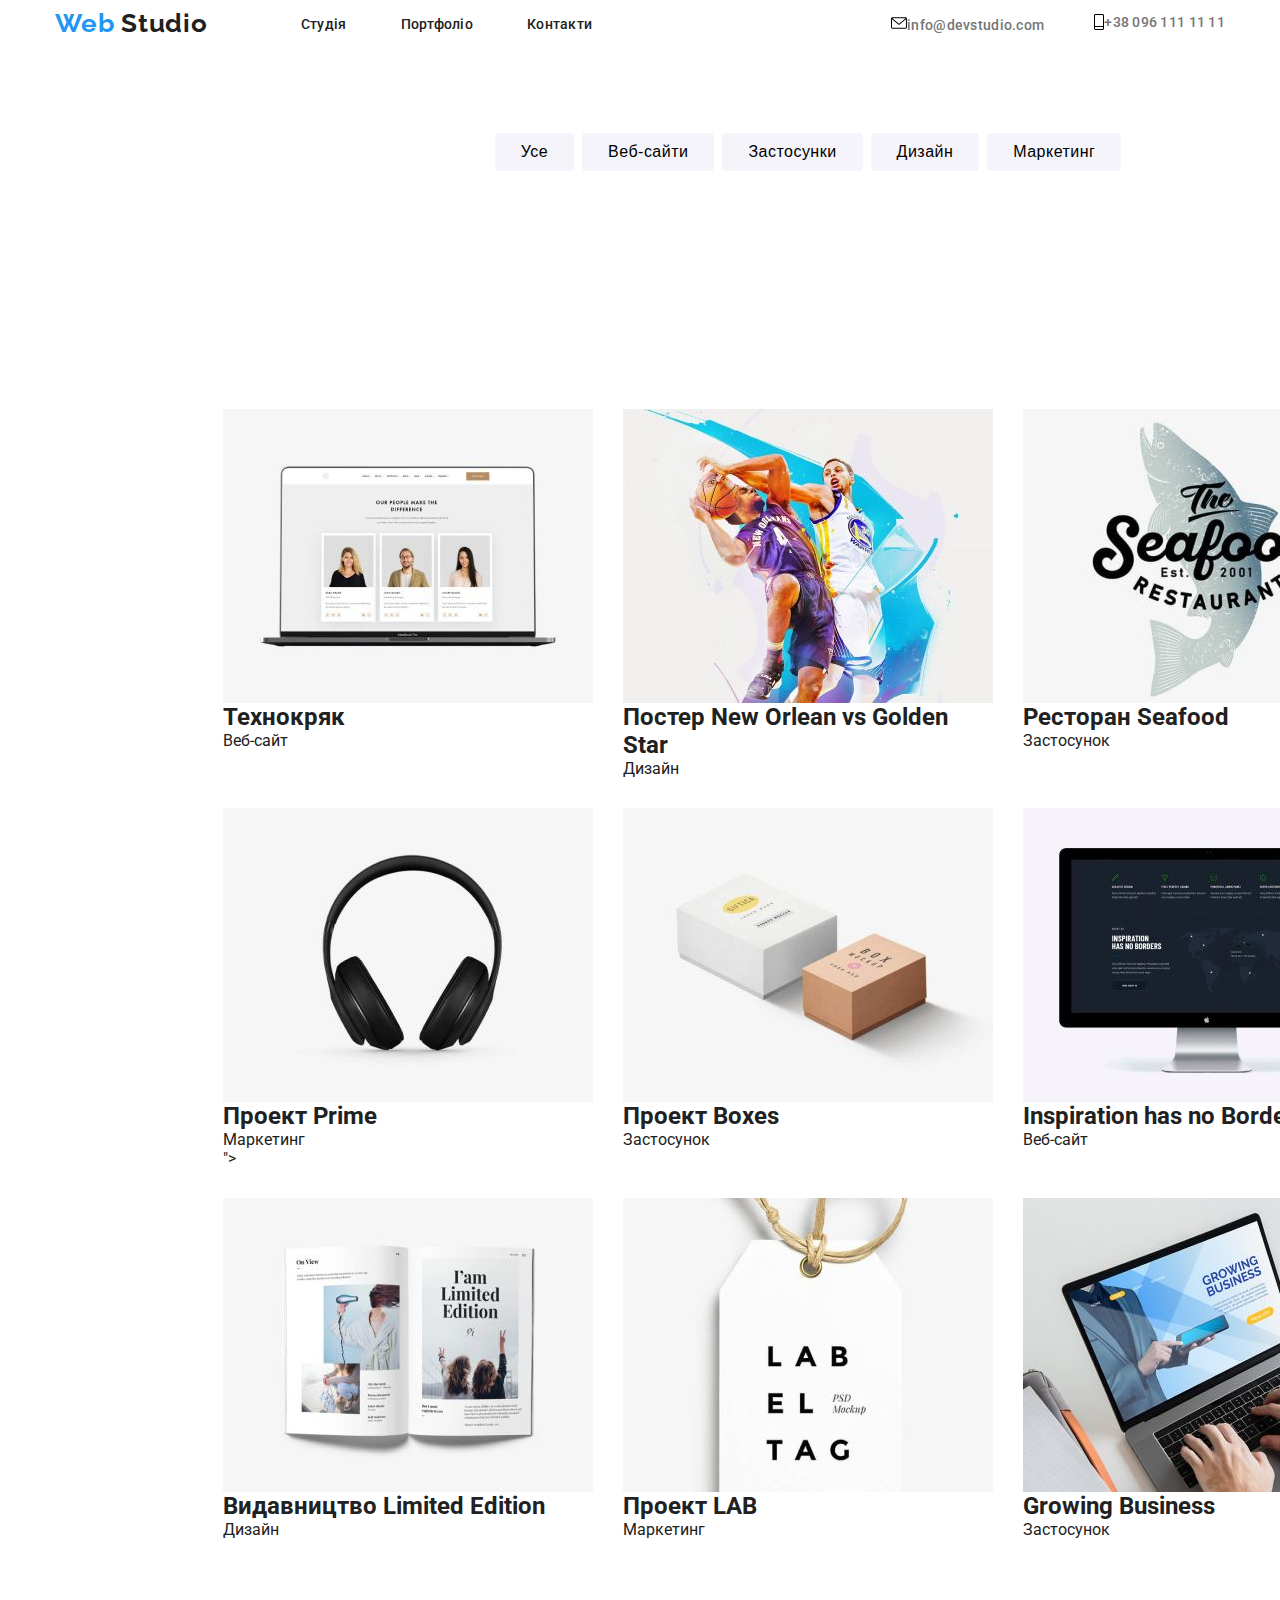
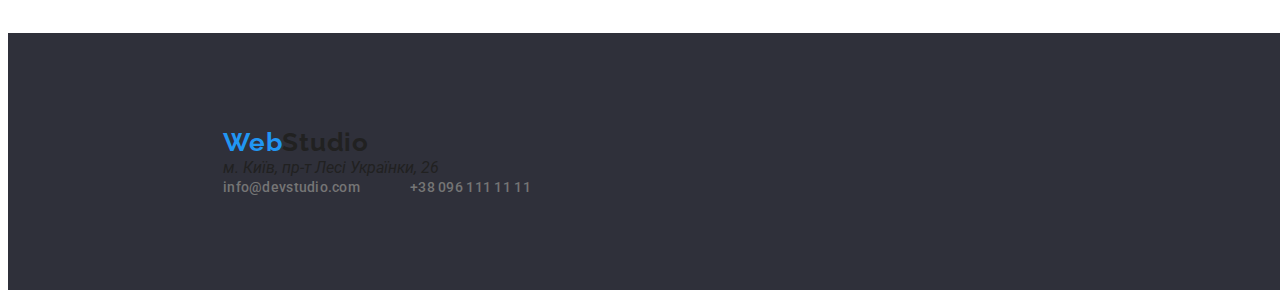
==== portfolio.html @ 2bfb1c42 "перекладає код" ====
<!DOCTYPE html>
<html lang="en">
<head>
    <meta charset="UTF-8">
    <meta http-equiv="X-UA-Compatible" content="IE=edge">
    <meta name="viewport" content="width=device-width, initial-scale=1.0">
    <link rel="preconnect" href="https://fonts.googleapis.com">
    <link rel="preconnect" href="https://fonts.gstatic.com" crossorigin>
    <link href="https://fonts.googleapis.com/css2?family=Raleway:wght@700&family=Roboto:wght@400;500;700&display=swap" rel="stylesheet">
    <link rel="stylesheet" href="./css/main.min.css"> 
    <title>Portfolio</title>
</head>
<body>
    <!-- Шапка -->
    <head class="section header">
        <div class="container nav">
         <a class="logo" href="./"><span>Web</span> Studio</a>
         <nav>
            <ul class="nav-list">
             <li class="nav-item">
                 <a class="nav-link" href="./">Студія</a>
             </li>
             <li class="nav-item">
                 <a class="nav-link" href="./portfolio.html">Портфоліо</a>
             </li>
             <li class="nav-item">
                 <a class="nav-link" href="./">Контакти</a>
             </li>
            </ul>
         </nav>
         <ul  class="contacts-list">
             <li class="contact-item">
                 <a class="contact-link" href="">
                    <svg width="16" height="12" class="svg-icon">
                        <use href="./images/symbol-defs.svg#icon-email"></use>
                    </svg>
                    info@devstudio.com</a>
             </li>
             <li class="contact-item">
                 <a class="contact-link" href="">
                    <svg width="10" height="16" class="svg-icon">
                        <use href="./images/symbol-defs.svg#icon-phone"></use>
                    </svg>
                    +38 096 111 11 11</a>
             </li>
         </ul>
    
     
        </div>
     </head>
    <!-- Основне -->
  <main>
    <section>
        <div class="container">
            <ul class="filter">
                <li class="filter-item"> <button type="button" class="filter-btn">Усе</button></li>
                <li class="filter-item"><button type="button"  class="filter-btn">Веб-сайти</button></li> 
                <li class="filter-item"> <button type="button" class="filter-btn">Застосунки</button></li> 
                <li class="filter-item"> <button type="button" class="filter-btn">Дизайн</button></li>
                <li class="filter-item"> <button type="button" class="filter-btn">Маркетинг</button></li>
             </ul>
        </div>
        
       
    </section>
    <section>
        <div class="container">
        <ul class="examples">
        <li class="examples-link">
          <a href="">
           <div class="thumb">
            <img src="./images/Portfolio/notebook.jpg" alt="">
            <div class="overlay">
            <p class="overlay-text">
                Технокрик це сучасний майданчик поширення коронавірусу. 
Компанії використовують цю платформу для цифрового шпигунства та атак на захищені сервери конкурентів.
            </p>
            </div>
           </div>
           
            <h2>Технокряк</h2>
            <p >Веб-сайт</p>
          </a>
            
          
        </li>
        <li class="examples-link">
           <a href="">
             <img src="./images/Portfolio/basketball.jpg" alt="photo">
             <h2>Постер New Orlean vs Golden Star</h2>
             <p>Дизайн</p>
            </a>
           
        </li>
        <li class="examples-link">
        <a href=""> 
            <img src="./images/Portfolio/fish.jpg" alt="photo">
            <h2>Ресторан Seafood</h2>
            <p>Застосунок</p>
        </a>
           
        </li>        
        <li class="examples-link">
           <a href="">
           <img src="./images/Portfolio/headphones.jpg" alt="photo">
           <h2>Проект Prime</h2>
           <p>Маркетинг</p>"></a>
        </li> 
        <li class="examples-link">
    <a href="">
        <img src="./images/Portfolio/box.jpg" alt="photo">
        <h2>Проект Boxes</h2>
        <p>Застосунок</p>
    </a>
        </li>
        <li class="examples-link">
            <a href="">
                <img src="./images/Portfolio/laptop.jpg" alt="photo">
            <h2>Inspiration has no Borders</h2>
            <p>Веб-сайт</p>
            </a>
        </li>
        <li class="examples-link">
           <a href="">
            <img src="./images/Portfolio/book.jpg" alt="photo">
           <h2> Видавництво Limited Edition</h2>
            <p>Дизайн</p>
           </a>
        </li>
        <li class="examples-link">
            <a href="">
                <img src="./images/Portfolio/sale.jpg" alt="photo">
            <h2>Проект LAB</h2>
            <p>Маркетинг</p>
            </a>
        </li>
        <li class="examples-link">
            <a href="">
                <img src="./images/Portfolio/laptop2.jpg" alt="photo">
            <h2>Growing Business</h2>
            <p>Застосунок</p>
            </a>
        </li>
    </ul>
</div>
        
    </section>
  </main>
  <!-- Футер -->
  <footer class="section footer">
    <div class="container footer-items">
        <div class="footer-contacts">
        <a class="logo" href="./"><span>Web</span>Studio</a>
    <address>м. Київ, пр-т Лесі Українки, 26</address>
    <ul class="contacts-list">    
        <li class="contact-item">
            <a class="contact-link" href="mail:info@devstudio.com">info@devstudio.com</a>
        </li>
        <li class="contact-item">
            <a class="contact-link" href="tel:+380961111111">+38 096 111 11 11</a>
        </li>
    </ul>
        </div>

</body>
</html>
---- css/main.min.css ----
:root{--accent-color: #2196F3;--primary-text-color: #212121;--secondary-text-color:#757575;--thirdly-text-color: #FFFFFF;--background-color:#2F303A;--svg:#AFB1B8;--card-border-line: #EEEEEE}body{font-family:"Roboto",sans-serif;color:var(--primary-text-color)}*,*::before,*::after{-webkit-box-sizing:border-box;box-sizing:border-box}h1,h2,h3,p,ul{padding:0;margin:0}a{text-decoration:none;margin:0;padding:0;color:var(--primary-text-color)}ul{list-style:none}img{display:block;max-width:100%;height:auto}.section,.hero,.header{width:1600px;padding-top:94px;padding-bottom:94px}.container,.nav{width:1200px;padding-left:15px;padding-right:15px;margin-left:auto;margin-right:auto}title{margin-bottom:50px;font-weight:700;font-size:36px;line-height:42px;text-align:center;letter-spacing:.03em}.header{padding-top:24px;padding-bottom:25px}.nav{display:-webkit-box;display:-ms-flexbox;display:flex;-webkit-box-align:center;-ms-flex-align:center;align-items:center}.logo{font-family:"Raleway";font-style:normal;font-weight:700;font-size:26px;line-height:31px;letter-spacing:.03em;color:#212121}.logo span{color:var(--accent-color)}nav{margin-left:93px}.nav-list{display:-webkit-box;display:-ms-flexbox;display:flex}.nav-item:not(:first-child){margin-left:54px}.nav-link,.contact-link{font-style:normal;font-weight:500;font-size:14px;line-height:16px;letter-spacing:.02em;color:var(--primary-text-color);-webkit-transition:color 250ms cubic-bezier(0.4, 0, 0.2, 1) 250ms;transition:color 250ms cubic-bezier(0.4, 0, 0.2, 1) 250ms}.svg-icon{border-right:10px}.nav-link:hover,.nav-link:focus{color:var(--accent-color)}.contacts-list{display:-webkit-box;display:-ms-flexbox;display:flex;margin-left:auto}.contact-item:not(:first-child){margin-left:50px}.contact-link{color:var(--secondary-text-color);display:-webkit-inline-box;display:-ms-inline-flexbox;display:inline-flex}.contact-link:hover,.contact-link:focus{color:var(--accent-color)}.hero{padding-top:200px;padding-bottom:200px;background-color:var(--background-color);background-image:-webkit-gradient(linear, left bottom, left top, from(rgba(47, 48, 58, 0.4)), to(rgba(47, 48, 58, 0.4))),url(/images/images.hero/Img\ \(3\)\ \(1\).jpg);background-image:linear-gradient(0deg, rgba(47, 48, 58, 0.4), rgba(47, 48, 58, 0.4)),url(/images/images.hero/Img\ \(3\)\ \(1\).jpg);background-size:center}section{width:1600px;padding-top:94px;padding-bottom:94px}.hero-title{font-style:normal;font-weight:900;font-size:44px;line-height:60px;text-align:center;letter-spacing:.06em;text-transform:uppercase;color:var(--thirdly-text-color)}.hero-button{display:-webkit-inline-box;display:-ms-inline-flexbox;display:inline-flex;background-color:var(--accent-color);color:var(--thirdly-text-color);font-weight:700;font-size:16px;line-height:30px;border:none;border-radius:4px;padding:10px 24px;cursor:pointer}.backdrop{z-index:3;position:fixed;top:0;left:0;width:100%;height:100%;background-color:rgba(0,0,0,.2)}.backdrop.is-hidden{opacity:0;pointer-events:none}.modal{position:absolute;top:50%;left:50%;-webkit-transform:translate(-50%, -50%);transform:translate(-50%, -50%);padding:40px;width:528px;height:581px;background-color:var(--thirdly-text-color)}.closebutton{background-color:var(--thirdly-text-color);border:1px solid rgba(0,0,0,.1);border-radius:50%;width:30px;height:30px;position:absolute;top:8px;right:8px}.svgclosebutton{width:11px;height:11px}.modal-title{font-weight:700;font-size:20px;line-height:23px;text-align:center;letter-spacing:.03em;margin-bottom:12px}.modal-icon{position:absolute;top:50%;left:15px}.field-item:focus-within .modal-icon{fill:var(--accent-color)}.fields{display:-webkit-box;display:-ms-flexbox;display:flex;-webkit-box-orient:vertical;-webkit-box-direction:normal;-ms-flex-direction:column;flex-direction:column}.field-item{position:relative;text-align:left;font-weight:400;font-size:12px;line-height:14px;letter-spacing:.01em;color:var(--secondary-text-color)}.field-item:not(:last-child){margin-bottom:16px}.field-item input{width:100%;height:40px;padding-left:42px;border:1px solid rgba(33,33,33,.2);border-radius:4px;outline:none}.field-item:focus-within .field-item input{border:1px solid var(--accent-color)}.field-item textarea{resize:none;width:100%;height:120px;padding:12px 16px;outline:none;border:1px solid rgba(33,33,33,.2);border-radius:4px}.field-item:focus-within .field-item textarea{border:1px solid var(--accent-color)}.checkbox-link{text-decoration:underline;color:var(--accent-color)}.checkbox input{-webkit-appearance:none;-moz-appearance:none;appearance:none}.checkbox-icon{border:1px solid var(--primary-text-color);border-radius:2px;fill:var(--thirdly-text-color)}.checkbox input:checked+.checkbox-icon{background-color:var(--accent-color);border:1px solid var(--accent-color)}.modallink{margin-top:20px}.modal-button{width:200px;height:50px;-webkit-box-shadow:0px 4px 4px rgba(0,0,0,.15);box-shadow:0px 4px 4px rgba(0,0,0,.15);border-radius:4px;background-color:var(--accent-color);border:none;margin-top:30px}.modalbuttontext{font-size:16px;line-height:30px;-webkit-box-align:center;-ms-flex-align:center;align-items:center;text-align:center;letter-spacing:.06em;color:var(--thirdly-text-color)}.fetures{display:-webkit-box;display:-ms-flexbox;display:flex;-webkit-box-pack:justify;-ms-flex-pack:justify;justify-content:space-between}.fetures-item{width:270px}.thumbwhatwedo{position:relative}.overlaywhatwedo{position:absolute;background-color:rgba(47,48,58,.8);color:var(--thirdly-text-color);bottom:0;width:100%;padding:27px}.overlaywhatwedo-text{font-size:14px;line-height:16px;text-align:center;letter-spacing:.03em}.work{display:-webkit-box;display:-ms-flexbox;display:flex;-ms-flex-wrap:wrap;flex-wrap:wrap;margin:-15px}.work-item{width:calc((100% - 90px)/3);margin:15px}.team{display:-webkit-box;display:-ms-flexbox;display:flex;-ms-flex-wrap:wrap;flex-wrap:wrap;margin:-15px}.team-members{width:calc((100% - 120px)/4);margin:15px}.team-members img{height:260px;width:270px}.sosialmedia{display:-webkit-box;display:-ms-flexbox;display:flex}.svglist{display:-webkit-inline-box;display:-ms-inline-flexbox;display:inline-flex;width:44px;height:44px;-webkit-box-pack:center;-ms-flex-pack:center;justify-content:center;-webkit-box-align:center;-ms-flex-align:center;align-items:center;border-radius:50%;background-color:#fff;color:#afb1b8;-webkit-box-orient:horizontal;-webkit-box-direction:normal;-ms-flex-direction:row;flex-direction:row;-webkit-transition:background-color 250ms cubic-bezier(0.4, 0, 0.2, 1),color 250ms cubic-bezier(0.4, 0, 0.2, 1) 250ms;transition:background-color 250ms cubic-bezier(0.4, 0, 0.2, 1),color 250ms cubic-bezier(0.4, 0, 0.2, 1) 250ms}.svglist:hover,.svglist:focus{background-color:#2196f3;color:#fff}.svgstyle{width:20px;height:20px;fill:currentColor}.customers-list{display:-webkit-box;display:-ms-flexbox;display:flex}.customers-link{display:-webkit-inline-box;display:-ms-inline-flexbox;display:inline-flex;-webkit-box-pack:center;-ms-flex-pack:center;justify-content:center;-webkit-box-align:center;-ms-flex-align:center;align-items:center;width:170px;border:1px solid var(--svg);border-radius:4px;color:var(--svg);-webkit-box-orient:horizontal;-webkit-box-direction:normal;-ms-flex-direction:row;flex-direction:row}.customers-link:hover,.customers-link:focus{border:1px solid var(--accent-color)}footer{background-color:var(--background-color)}.join-networks{color:var(--thirdly-text-color);font-size:14px;line-height:1.2;font-weight:700;text-transform:uppercase}.networks-list{display:-webkit-box;display:-ms-flexbox;display:flex}.networks-link{-webkit-box-pack:center;-ms-flex-pack:center;justify-content:center;-webkit-box-align:center;-ms-flex-align:center;align-items:center;display:-webkit-inline-box;display:-ms-inline-flexbox;display:inline-flex;width:44px;height:44px;border-radius:50%;background-color:rgba(255,255,255,.1);color:#fff;margin-top:20px;-webkit-transition:background-color 250ms cubic-bezier(0.4, 0, 0.2, 1);transition:background-color 250ms cubic-bezier(0.4, 0, 0.2, 1)}.networks-link:not(:first-child){margin-left:10px}.networks-icon{width:20px;height:20px;fill:currentColor}.networks-link:hover,.networks-link:focus{background-color:#2196f3}.footerform{margin-left:60px}.footertext{color:var(--thirdly-text-color)}.footer-input{width:450px;height:50px;border-radius:4px;background-color:var(--background-color);border-color:rgba(255,255,255,.3);-webkit-box-shadow:0px 4px 4px rgba(0,0,0,.15);box-shadow:0px 4px 4px rgba(0,0,0,.15);display:-webkit-box;display:-ms-flexbox;display:flex;margin-top:20px;outline:none}.footer-input::-webkit-input-placeholder{position:relative;left:5px}.footer-input::-moz-placeholder{position:relative;left:5px}.footer-input:-ms-input-placeholder{position:relative;left:5px}.footer-input::-ms-input-placeholder{position:relative;left:5px}.footer-input::placeholder{position:relative;left:5px}.footerline{display:-webkit-box;display:-ms-flexbox;display:flex;-webkit-box-orient:horizontal;-webkit-box-direction:normal;-ms-flex-direction:row;flex-direction:row}input::-webkit-input-placeholder{left:17px}input::-moz-placeholder{left:17px}input:-ms-input-placeholder{left:17px}input::-ms-input-placeholder{left:17px}input::placeholder{left:17px}.footer-button{width:200px;height:50px;background:var(--accent-color);-webkit-box-shadow:0px 4px 4px rgba(0,0,0,.15);box-shadow:0px 4px 4px rgba(0,0,0,.15);border-radius:4px;border:none;color:var(--thirdly-text-color);font-weight:700;font-size:16px;line-height:30px;-webkit-box-align:center;-ms-flex-align:center;align-items:center;text-align:center;letter-spacing:.06em;margin-top:20px;margin-left:10px}.send-icon{fill:var(--thirdly-text-color);display:inline-block;width:24px;height:24px;-webkit-box-pack:center;-ms-flex-pack:center;justify-content:center;-webkit-box-align:center;-ms-flex-align:center;align-items:center}.footer-button::after{content:"";background-image:url(../images/yflf/iconsend.svg);color:var(--thirdly-text-color);display:inline-block;width:24px;height:24px;position:relative;top:6px;left:4px}.filter{display:-webkit-box;display:-ms-flexbox;display:flex;-webkit-box-pack:center;-ms-flex-pack:center;justify-content:center;margin-bottom:50px}.filter-item:not(:last-child){margin-right:8px}.filter-btn{border-radius:4px;border:none;padding:6px 26px;font-weight:500;font-size:16px;line-height:26px;text-align:center;letter-spacing:.03em;background:#f5f4fa;-webkit-transition:background-color 250ms cubic-bezier(0.4, 0, 0.2, 1),color 250ms cubic-bezier(0.4, 0, 0.2, 1) 250ms;transition:background-color 250ms cubic-bezier(0.4, 0, 0.2, 1),color 250ms cubic-bezier(0.4, 0, 0.2, 1) 250ms}.filter-btn:hover,.filter-btn:focus{background:var(--accent-color);color:var(--thirdly-text-color);-webkit-box-shadow:0px 3px 1px rgba(0,0,0,.1),0px 1px 2px rgba(0,0,0,.08),0px 2px 2px rgba(0,0,0,.12);box-shadow:0px 3px 1px rgba(0,0,0,.1),0px 1px 2px rgba(0,0,0,.08),0px 2px 2px rgba(0,0,0,.12)}.examples{margin:-15px;display:-webkit-box;display:-ms-flexbox;display:flex;-ms-flex-wrap:wrap;flex-wrap:wrap}.examples-link{width:calc((100% - 90px)/3);margin:15px}.thumb{position:relative;overflow:hidden}.overlay{background-color:rgba(33,150,243,.9);padding:69px 24px;position:absolute;top:0;left:0;width:100%;height:100%;-webkit-transform:translateY(100%);transform:translateY(100%);-webkit-transition:-webkit-transform 250ms cubic-bezier(0.4, 0, 0.2, 1);transition:-webkit-transform 250ms cubic-bezier(0.4, 0, 0.2, 1);transition:transform 250ms cubic-bezier(0.4, 0, 0.2, 1);transition:transform 250ms cubic-bezier(0.4, 0, 0.2, 1), -webkit-transform 250ms cubic-bezier(0.4, 0, 0.2, 1)}.examples-link:hover .overlay,.examples-link:focus .overlay{-webkit-transform:translateY(0);transform:translateY(0)}.examples-link:hover .link-text,.examples-link:focus .link-text{-webkit-box-shadow:0px 1px 1px rgba(0,0,0,.12),0px 4px 4px rgba(0,0,0,.06),1px 4px 6px rgba(0,0,0,.16);box-shadow:0px 1px 1px rgba(0,0,0,.12),0px 4px 4px rgba(0,0,0,.06),1px 4px 6px rgba(0,0,0,.16)}.overlay-text{font-size:18px;line-height:28px;letter-spacing:.03em;color:var(--thirdly-text-color)}.link-text{padding:20px 24px;border-left:1px solid var(--card-border-line);border-right:1px solid var(--card-border-line);border-bottom:1px solid var(--card-border-line)}/*# sourceMappingURL=main.min.css.map */
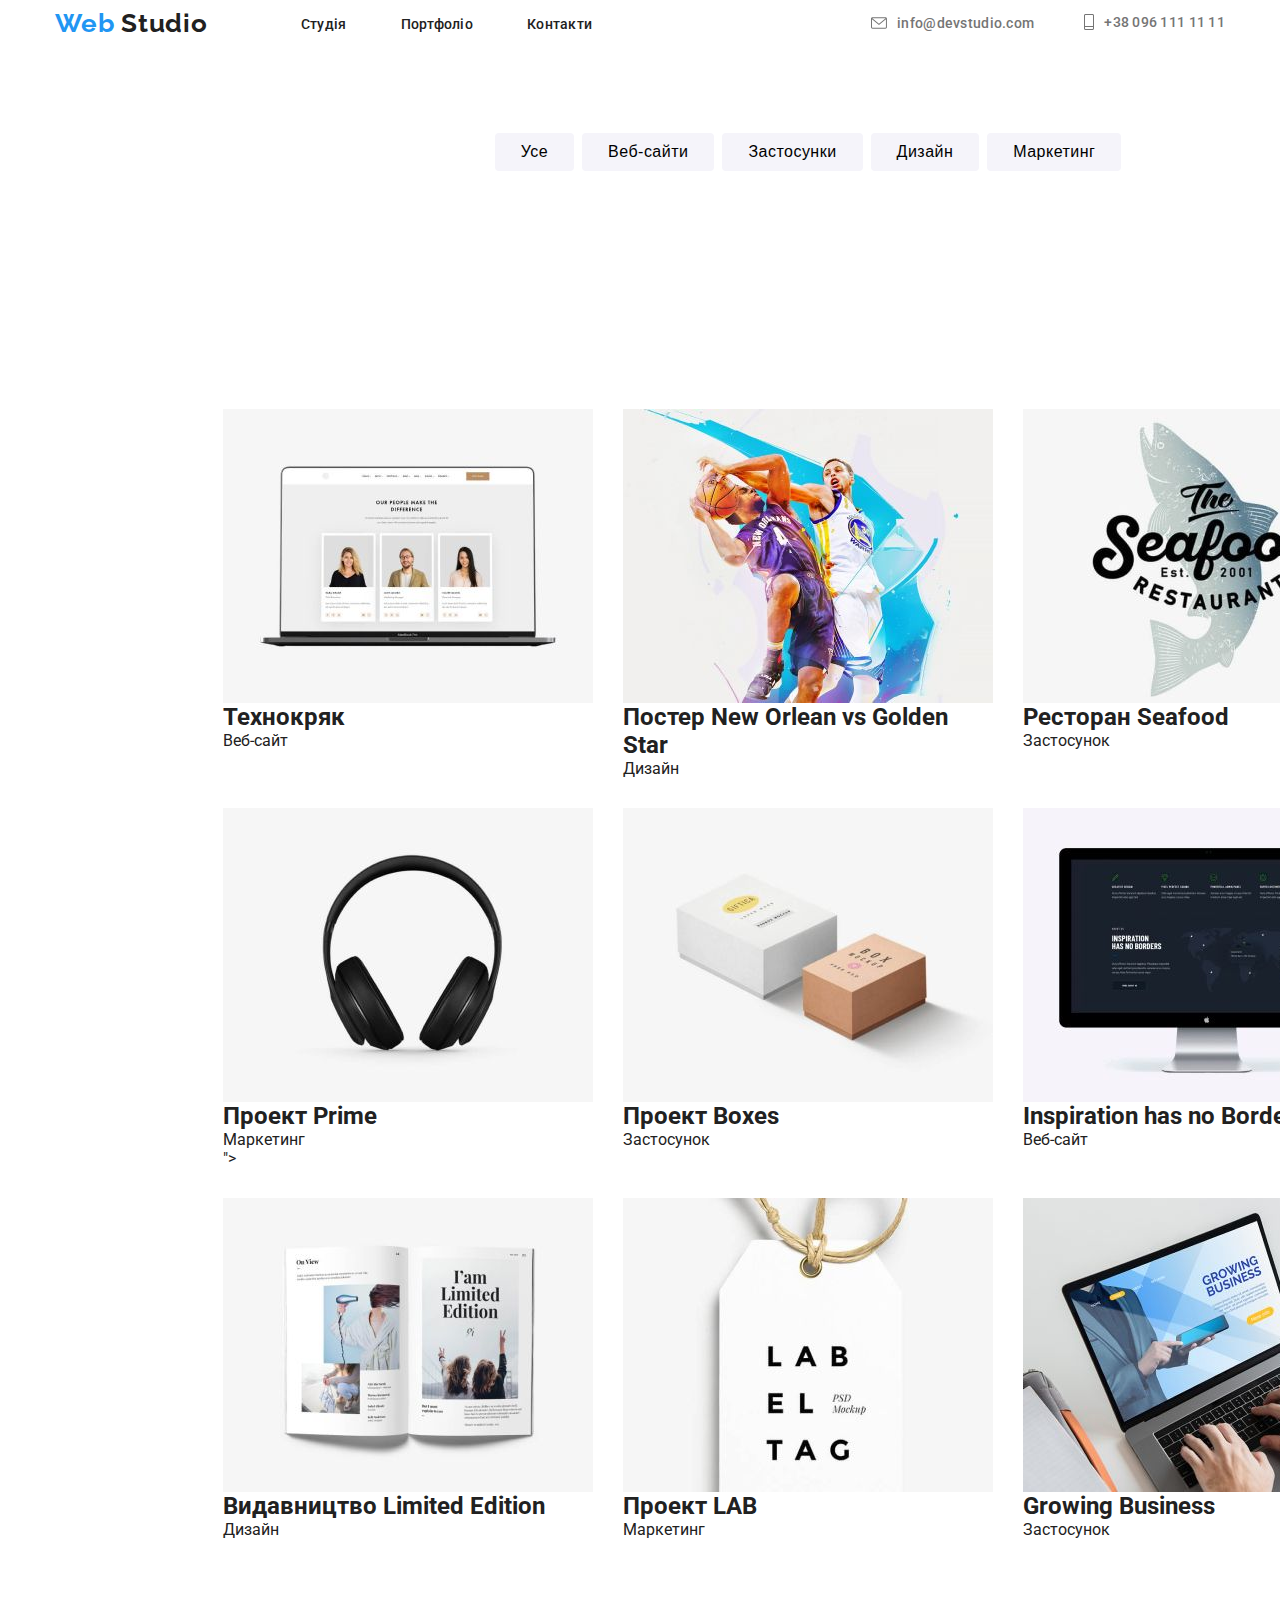
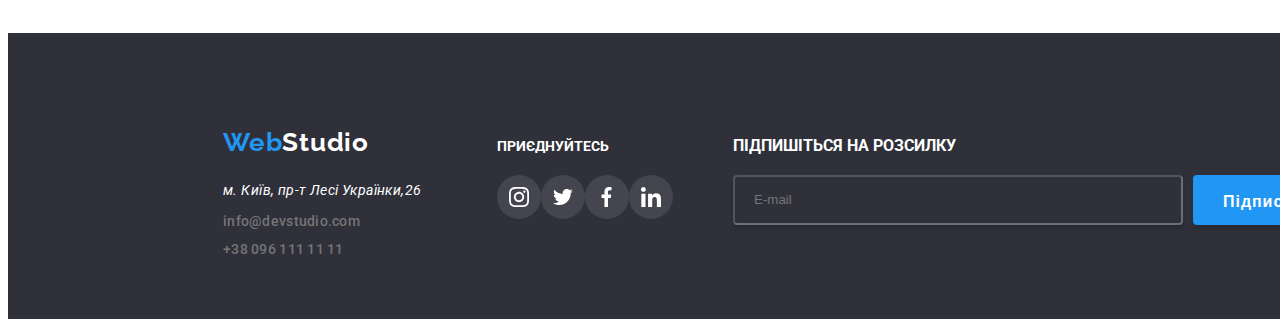
==== commit 581eb636: "додає футер в портфоліо" ====
--- a/portfolio.html
+++ b/portfolio.html
@@ -31,14 +31,14 @@
          <ul  class="contacts-list">
              <li class="contact-item">
                  <a class="contact-link" href="">
-                    <svg width="16" height="12" class="svg-icon">
+                    <svg width="16" height="12" class="contact-icon">
                         <use href="./images/symbol-defs.svg#icon-email"></use>
                     </svg>
                     info@devstudio.com</a>
              </li>
              <li class="contact-item">
                  <a class="contact-link" href="">
-                    <svg width="10" height="16" class="svg-icon">
+                    <svg width="10" height="16" class="contact-icon">
                         <use href="./images/symbol-defs.svg#icon-phone"></use>
                     </svg>
                     +38 096 111 11 11</a>
@@ -146,12 +146,12 @@
         
     </section>
   </main>
-  <!-- Футер -->
-  <footer class="section footer">
+   <!-- футер -->
+   <footer class="section footer">
     <div class="container footer-items">
         <div class="footer-contacts">
         <a class="logo" href="./"><span>Web</span>Studio</a>
-    <address>м. Київ, пр-т Лесі Українки, 26</address>
+    <address>м. Київ, пр-т Лесі Українки,26</address>
     <ul class="contacts-list">    
         <li class="contact-item">
             <a class="contact-link" href="mail:info@devstudio.com">info@devstudio.com</a>
@@ -161,6 +161,53 @@
         </li>
     </ul>
         </div>
+    <!-- Приєднуйтесь -->
+    <div class="join">
+        <b class="join-networks">Приєднуйтесь</b>
+        <ul class="networks-list">
+            <li class="networks-item">
+                <a class="networks-link" href="">
+                    <svg class="networks-icon" width="20" height="20">
+                        <use href="./images/symbol-defs.svg#icon-instagram"></use>
+                    </svg>
+                </a>
+            </li>
+            <li class="networks-item">
+                <a class="networks-link" href="">
+                    <svg class="networks-icon" width="20" height="20">
+                        <use href="./images/symbol-defs.svg#icon-twitter"></use>
+                    </svg>
+                </a>
+            </li>
+            <li class="networks-item">
+                <a class="networks-link" href="">
+                    <svg class="networks-icon" width="20" height="20">
+                        <use href="./images/symbol-defs.svg#icon-facebook"></use>
+                    </svg>
+                </a>
+            </li>
+            <li class="networks-item">
+                <a class="networks-link" href="">
+                    <svg class="networks-icon" width="20" height="20">
+                        <use href="./images/symbol-defs.svg#icon-in"></use>
+                    </svg>
+                </a>
+            </li>
+                    </ul>
+    </div>
+    <div class="footerform">
+      <b class="footertext">ПІДПИШІТЬСЯ НА РОЗСИЛКУ</b>
+       <div class="footerline">
+        <input  class="footer-input" type="mail" name="mail" id="mail" placeholder="E-mail">
+        <button class="footer-button">Підписатись </button>
+       </div>
+      </div>
+    </div>
+</footer>
+  
+
+           
+
 
 </body>
 </html>--- a/css/main.min.css
+++ b/css/main.min.css
@@ -1 +1 @@
-:root{--accent-color: #2196F3;--primary-text-color: #212121;--secondary-text-color:#757575;--thirdly-text-color: #FFFFFF;--background-color:#2F303A;--svg:#AFB1B8;--card-border-line: #EEEEEE}body{font-family:"Roboto",sans-serif;color:var(--primary-text-color)}*,*::before,*::after{-webkit-box-sizing:border-box;box-sizing:border-box}h1,h2,h3,p,ul{padding:0;margin:0}a{text-decoration:none;margin:0;padding:0;color:var(--primary-text-color)}ul{list-style:none}img{display:block;max-width:100%;height:auto}.section,.hero,.header{width:1600px;padding-top:94px;padding-bottom:94px}.container,.nav{width:1200px;padding-left:15px;padding-right:15px;margin-left:auto;margin-right:auto}title{margin-bottom:50px;font-weight:700;font-size:36px;line-height:42px;text-align:center;letter-spacing:.03em}.header{padding-top:24px;padding-bottom:25px}.nav{display:-webkit-box;display:-ms-flexbox;display:flex;-webkit-box-align:center;-ms-flex-align:center;align-items:center}.logo{font-family:"Raleway";font-style:normal;font-weight:700;font-size:26px;line-height:31px;letter-spacing:.03em;color:#212121}.logo span{color:var(--accent-color)}nav{margin-left:93px}.nav-list{display:-webkit-box;display:-ms-flexbox;display:flex}.nav-item:not(:first-child){margin-left:54px}.nav-link,.contact-link{font-style:normal;font-weight:500;font-size:14px;line-height:16px;letter-spacing:.02em;color:var(--primary-text-color);-webkit-transition:color 250ms cubic-bezier(0.4, 0, 0.2, 1) 250ms;transition:color 250ms cubic-bezier(0.4, 0, 0.2, 1) 250ms}.svg-icon{border-right:10px}.nav-link:hover,.nav-link:focus{color:var(--accent-color)}.contacts-list{display:-webkit-box;display:-ms-flexbox;display:flex;margin-left:auto}.contact-item:not(:first-child){margin-left:50px}.contact-link{color:var(--secondary-text-color);display:-webkit-inline-box;display:-ms-inline-flexbox;display:inline-flex}.contact-link:hover,.contact-link:focus{color:var(--accent-color)}.hero{padding-top:200px;padding-bottom:200px;background-color:var(--background-color);background-image:-webkit-gradient(linear, left bottom, left top, from(rgba(47, 48, 58, 0.4)), to(rgba(47, 48, 58, 0.4))),url(/images/images.hero/Img\ \(3\)\ \(1\).jpg);background-image:linear-gradient(0deg, rgba(47, 48, 58, 0.4), rgba(47, 48, 58, 0.4)),url(/images/images.hero/Img\ \(3\)\ \(1\).jpg);background-size:center}section{width:1600px;padding-top:94px;padding-bottom:94px}.hero-title{font-style:normal;font-weight:900;font-size:44px;line-height:60px;text-align:center;letter-spacing:.06em;text-transform:uppercase;color:var(--thirdly-text-color)}.hero-button{display:-webkit-inline-box;display:-ms-inline-flexbox;display:inline-flex;background-color:var(--accent-color);color:var(--thirdly-text-color);font-weight:700;font-size:16px;line-height:30px;border:none;border-radius:4px;padding:10px 24px;cursor:pointer}.backdrop{z-index:3;position:fixed;top:0;left:0;width:100%;height:100%;background-color:rgba(0,0,0,.2)}.backdrop.is-hidden{opacity:0;pointer-events:none}.modal{position:absolute;top:50%;left:50%;-webkit-transform:translate(-50%, -50%);transform:translate(-50%, -50%);padding:40px;width:528px;height:581px;background-color:var(--thirdly-text-color)}.closebutton{background-color:var(--thirdly-text-color);border:1px solid rgba(0,0,0,.1);border-radius:50%;width:30px;height:30px;position:absolute;top:8px;right:8px}.svgclosebutton{width:11px;height:11px}.modal-title{font-weight:700;font-size:20px;line-height:23px;text-align:center;letter-spacing:.03em;margin-bottom:12px}.modal-icon{position:absolute;top:50%;left:15px}.field-item:focus-within .modal-icon{fill:var(--accent-color)}.fields{display:-webkit-box;display:-ms-flexbox;display:flex;-webkit-box-orient:vertical;-webkit-box-direction:normal;-ms-flex-direction:column;flex-direction:column}.field-item{position:relative;text-align:left;font-weight:400;font-size:12px;line-height:14px;letter-spacing:.01em;color:var(--secondary-text-color)}.field-item:not(:last-child){margin-bottom:16px}.field-item input{width:100%;height:40px;padding-left:42px;border:1px solid rgba(33,33,33,.2);border-radius:4px;outline:none}.field-item:focus-within .field-item input{border:1px solid var(--accent-color)}.field-item textarea{resize:none;width:100%;height:120px;padding:12px 16px;outline:none;border:1px solid rgba(33,33,33,.2);border-radius:4px}.field-item:focus-within .field-item textarea{border:1px solid var(--accent-color)}.checkbox-link{text-decoration:underline;color:var(--accent-color)}.checkbox input{-webkit-appearance:none;-moz-appearance:none;appearance:none}.checkbox-icon{border:1px solid var(--primary-text-color);border-radius:2px;fill:var(--thirdly-text-color)}.checkbox input:checked+.checkbox-icon{background-color:var(--accent-color);border:1px solid var(--accent-color)}.modallink{margin-top:20px}.modal-button{width:200px;height:50px;-webkit-box-shadow:0px 4px 4px rgba(0,0,0,.15);box-shadow:0px 4px 4px rgba(0,0,0,.15);border-radius:4px;background-color:var(--accent-color);border:none;margin-top:30px}.modalbuttontext{font-size:16px;line-height:30px;-webkit-box-align:center;-ms-flex-align:center;align-items:center;text-align:center;letter-spacing:.06em;color:var(--thirdly-text-color)}.fetures{display:-webkit-box;display:-ms-flexbox;display:flex;-webkit-box-pack:justify;-ms-flex-pack:justify;justify-content:space-between}.fetures-item{width:270px}.thumbwhatwedo{position:relative}.overlaywhatwedo{position:absolute;background-color:rgba(47,48,58,.8);color:var(--thirdly-text-color);bottom:0;width:100%;padding:27px}.overlaywhatwedo-text{font-size:14px;line-height:16px;text-align:center;letter-spacing:.03em}.work{display:-webkit-box;display:-ms-flexbox;display:flex;-ms-flex-wrap:wrap;flex-wrap:wrap;margin:-15px}.work-item{width:calc((100% - 90px)/3);margin:15px}.team{display:-webkit-box;display:-ms-flexbox;display:flex;-ms-flex-wrap:wrap;flex-wrap:wrap;margin:-15px}.team-members{width:calc((100% - 120px)/4);margin:15px}.team-members img{height:260px;width:270px}.sosialmedia{display:-webkit-box;display:-ms-flexbox;display:flex}.svglist{display:-webkit-inline-box;display:-ms-inline-flexbox;display:inline-flex;width:44px;height:44px;-webkit-box-pack:center;-ms-flex-pack:center;justify-content:center;-webkit-box-align:center;-ms-flex-align:center;align-items:center;border-radius:50%;background-color:#fff;color:#afb1b8;-webkit-box-orient:horizontal;-webkit-box-direction:normal;-ms-flex-direction:row;flex-direction:row;-webkit-transition:background-color 250ms cubic-bezier(0.4, 0, 0.2, 1),color 250ms cubic-bezier(0.4, 0, 0.2, 1) 250ms;transition:background-color 250ms cubic-bezier(0.4, 0, 0.2, 1),color 250ms cubic-bezier(0.4, 0, 0.2, 1) 250ms}.svglist:hover,.svglist:focus{background-color:#2196f3;color:#fff}.svgstyle{width:20px;height:20px;fill:currentColor}.customers-list{display:-webkit-box;display:-ms-flexbox;display:flex}.customers-link{display:-webkit-inline-box;display:-ms-inline-flexbox;display:inline-flex;-webkit-box-pack:center;-ms-flex-pack:center;justify-content:center;-webkit-box-align:center;-ms-flex-align:center;align-items:center;width:170px;border:1px solid var(--svg);border-radius:4px;color:var(--svg);-webkit-box-orient:horizontal;-webkit-box-direction:normal;-ms-flex-direction:row;flex-direction:row}.customers-link:hover,.customers-link:focus{border:1px solid var(--accent-color)}footer{background-color:var(--background-color)}.join-networks{color:var(--thirdly-text-color);font-size:14px;line-height:1.2;font-weight:700;text-transform:uppercase}.networks-list{display:-webkit-box;display:-ms-flexbox;display:flex}.networks-link{-webkit-box-pack:center;-ms-flex-pack:center;justify-content:center;-webkit-box-align:center;-ms-flex-align:center;align-items:center;display:-webkit-inline-box;display:-ms-inline-flexbox;display:inline-flex;width:44px;height:44px;border-radius:50%;background-color:rgba(255,255,255,.1);color:#fff;margin-top:20px;-webkit-transition:background-color 250ms cubic-bezier(0.4, 0, 0.2, 1);transition:background-color 250ms cubic-bezier(0.4, 0, 0.2, 1)}.networks-link:not(:first-child){margin-left:10px}.networks-icon{width:20px;height:20px;fill:currentColor}.networks-link:hover,.networks-link:focus{background-color:#2196f3}.footerform{margin-left:60px}.footertext{color:var(--thirdly-text-color)}.footer-input{width:450px;height:50px;border-radius:4px;background-color:var(--background-color);border-color:rgba(255,255,255,.3);-webkit-box-shadow:0px 4px 4px rgba(0,0,0,.15);box-shadow:0px 4px 4px rgba(0,0,0,.15);display:-webkit-box;display:-ms-flexbox;display:flex;margin-top:20px;outline:none}.footer-input::-webkit-input-placeholder{position:relative;left:5px}.footer-input::-moz-placeholder{position:relative;left:5px}.footer-input:-ms-input-placeholder{position:relative;left:5px}.footer-input::-ms-input-placeholder{position:relative;left:5px}.footer-input::placeholder{position:relative;left:5px}.footerline{display:-webkit-box;display:-ms-flexbox;display:flex;-webkit-box-orient:horizontal;-webkit-box-direction:normal;-ms-flex-direction:row;flex-direction:row}input::-webkit-input-placeholder{left:17px}input::-moz-placeholder{left:17px}input:-ms-input-placeholder{left:17px}input::-ms-input-placeholder{left:17px}input::placeholder{left:17px}.footer-button{width:200px;height:50px;background:var(--accent-color);-webkit-box-shadow:0px 4px 4px rgba(0,0,0,.15);box-shadow:0px 4px 4px rgba(0,0,0,.15);border-radius:4px;border:none;color:var(--thirdly-text-color);font-weight:700;font-size:16px;line-height:30px;-webkit-box-align:center;-ms-flex-align:center;align-items:center;text-align:center;letter-spacing:.06em;margin-top:20px;margin-left:10px}.send-icon{fill:var(--thirdly-text-color);display:inline-block;width:24px;height:24px;-webkit-box-pack:center;-ms-flex-pack:center;justify-content:center;-webkit-box-align:center;-ms-flex-align:center;align-items:center}.footer-button::after{content:"";background-image:url(../images/yflf/iconsend.svg);color:var(--thirdly-text-color);display:inline-block;width:24px;height:24px;position:relative;top:6px;left:4px}.filter{display:-webkit-box;display:-ms-flexbox;display:flex;-webkit-box-pack:center;-ms-flex-pack:center;justify-content:center;margin-bottom:50px}.filter-item:not(:last-child){margin-right:8px}.filter-btn{border-radius:4px;border:none;padding:6px 26px;font-weight:500;font-size:16px;line-height:26px;text-align:center;letter-spacing:.03em;background:#f5f4fa;-webkit-transition:background-color 250ms cubic-bezier(0.4, 0, 0.2, 1),color 250ms cubic-bezier(0.4, 0, 0.2, 1) 250ms;transition:background-color 250ms cubic-bezier(0.4, 0, 0.2, 1),color 250ms cubic-bezier(0.4, 0, 0.2, 1) 250ms}.filter-btn:hover,.filter-btn:focus{background:var(--accent-color);color:var(--thirdly-text-color);-webkit-box-shadow:0px 3px 1px rgba(0,0,0,.1),0px 1px 2px rgba(0,0,0,.08),0px 2px 2px rgba(0,0,0,.12);box-shadow:0px 3px 1px rgba(0,0,0,.1),0px 1px 2px rgba(0,0,0,.08),0px 2px 2px rgba(0,0,0,.12)}.examples{margin:-15px;display:-webkit-box;display:-ms-flexbox;display:flex;-ms-flex-wrap:wrap;flex-wrap:wrap}.examples-link{width:calc((100% - 90px)/3);margin:15px}.thumb{position:relative;overflow:hidden}.overlay{background-color:rgba(33,150,243,.9);padding:69px 24px;position:absolute;top:0;left:0;width:100%;height:100%;-webkit-transform:translateY(100%);transform:translateY(100%);-webkit-transition:-webkit-transform 250ms cubic-bezier(0.4, 0, 0.2, 1);transition:-webkit-transform 250ms cubic-bezier(0.4, 0, 0.2, 1);transition:transform 250ms cubic-bezier(0.4, 0, 0.2, 1);transition:transform 250ms cubic-bezier(0.4, 0, 0.2, 1), -webkit-transform 250ms cubic-bezier(0.4, 0, 0.2, 1)}.examples-link:hover .overlay,.examples-link:focus .overlay{-webkit-transform:translateY(0);transform:translateY(0)}.examples-link:hover .link-text,.examples-link:focus .link-text{-webkit-box-shadow:0px 1px 1px rgba(0,0,0,.12),0px 4px 4px rgba(0,0,0,.06),1px 4px 6px rgba(0,0,0,.16);box-shadow:0px 1px 1px rgba(0,0,0,.12),0px 4px 4px rgba(0,0,0,.06),1px 4px 6px rgba(0,0,0,.16)}.overlay-text{font-size:18px;line-height:28px;letter-spacing:.03em;color:var(--thirdly-text-color)}.link-text{padding:20px 24px;border-left:1px solid var(--card-border-line);border-right:1px solid var(--card-border-line);border-bottom:1px solid var(--card-border-line)}/*# sourceMappingURL=main.min.css.map */+:root{--accent-color: #2196F3;--primary-text-color: #212121;--secondary-text-color:#757575;--thirdly-text-color: #FFFFFF;--background-color:#2F303A;--svg:#AFB1B8;--card-border-line: #EEEEEE}body{font-family:"Roboto",sans-serif;color:var(--primary-text-color)}*,*::before,*::after{-webkit-box-sizing:border-box;box-sizing:border-box}h1,h2,h3,p,ul{padding:0;margin:0}a{text-decoration:none;margin:0;padding:0;color:var(--primary-text-color)}ul{list-style:none}img{display:block;max-width:100%;height:auto}.section,.hero,.header{width:1600px;padding-top:94px;padding-bottom:94px}.container,.nav{width:1200px;padding-left:15px;padding-right:15px;margin-left:auto;margin-right:auto}title{margin-bottom:50px;font-weight:700;font-size:36px;line-height:42px;text-align:center;letter-spacing:.03em}.header{padding-top:24px;padding-bottom:25px}.nav{display:-webkit-box;display:-ms-flexbox;display:flex;-webkit-box-align:center;-ms-flex-align:center;align-items:center}.logo{font-family:"Raleway";font-style:normal;font-weight:700;font-size:26px;line-height:31px;letter-spacing:.03em;color:#212121}.logo span{color:var(--accent-color)}nav{margin-left:93px}.nav-list{display:-webkit-box;display:-ms-flexbox;display:flex}.nav-item:not(:first-child){margin-left:54px}.nav-link,.contact-link{font-style:normal;font-weight:500;font-size:14px;line-height:16px;letter-spacing:.02em;color:var(--primary-text-color);-webkit-transition:color 250ms cubic-bezier(0.4, 0, 0.2, 1) 250ms;transition:color 250ms cubic-bezier(0.4, 0, 0.2, 1) 250ms}.contact-icon{margin-right:10px;fill:currentColor;margin-top:auto;margin-bottom:auto}.nav-link:hover,.nav-link:focus{color:var(--accent-color)}.contacts-list{display:-webkit-box;display:-ms-flexbox;display:flex;margin-left:auto}.contact-item:not(:first-child){margin-left:50px}.contact-link{color:var(--secondary-text-color);display:-webkit-inline-box;display:-ms-inline-flexbox;display:inline-flex}.contact-link:hover,.contact-link:focus{color:var(--accent-color)}.hero{padding-top:200px;padding-bottom:200px;background-color:var(--background-color);background-image:-webkit-gradient(linear, left bottom, left top, from(rgba(47, 48, 58, 0.4)), to(rgba(47, 48, 58, 0.4))),url(/images/images.hero/Img\ \(3\)\ \(1\).jpg);background-image:linear-gradient(0deg, rgba(47, 48, 58, 0.4), rgba(47, 48, 58, 0.4)),url(/images/images.hero/Img\ \(3\)\ \(1\).jpg);background-size:center}section{width:1600px;padding-top:94px;padding-bottom:94px}.hero-title{left:452px;width:696px;margin-bottom:30px;margin-left:auto;margin-right:auto;font-style:normal;font-weight:900;font-size:44px;line-height:60px;text-align:center;letter-spacing:.06em;text-transform:uppercase;color:var(--thirdly-text-color)}.hero-button{display:-webkit-inline-box;display:-ms-inline-flexbox;display:inline-flex;background-color:var(--accent-color);color:var(--thirdly-text-color);font-weight:700;font-size:16px;line-height:30px;border:none;border-radius:4px;padding:10px 24px;cursor:pointer}.backdrop{z-index:3;position:fixed;top:0;left:0;width:100%;height:100%;background-color:rgba(0,0,0,.2)}.backdrop.is-hidden{opacity:0;pointer-events:none}.modal{position:absolute;top:50%;left:50%;-webkit-transform:translate(-50%, -50%);transform:translate(-50%, -50%);padding:40px;width:528px;height:581px;background-color:var(--thirdly-text-color)}.closebutton{background-color:var(--thirdly-text-color);border:1px solid rgba(0,0,0,.1);border-radius:50%;width:30px;height:30px;position:absolute;top:8px;right:8px}.svgclosebutton{width:11px;height:11px}.modal-title{font-weight:700;font-size:20px;line-height:23px;text-align:center;letter-spacing:.03em;margin-bottom:12px}.modal-icon{position:absolute;top:50%;left:15px}.field-item:focus-within .modal-icon{fill:var(--accent-color)}.fields{display:-webkit-box;display:-ms-flexbox;display:flex;-webkit-box-orient:vertical;-webkit-box-direction:normal;-ms-flex-direction:column;flex-direction:column}.field-item{position:relative;text-align:left;font-weight:400;font-size:12px;line-height:14px;letter-spacing:.01em;color:var(--secondary-text-color)}.field-item:not(:last-child){margin-bottom:16px}.field-item input{width:100%;height:40px;padding-left:42px;border:1px solid rgba(33,33,33,.2);border-radius:4px;outline:none}.field-item:focus-within .field-item input{border:1px solid var(--accent-color)}.field-item textarea{resize:none;width:100%;height:120px;padding:12px 16px;outline:none;border:1px solid rgba(33,33,33,.2);border-radius:4px}.field-item:focus-within .field-item textarea{border:1px solid var(--accent-color)}.checkbox-link{text-decoration:underline;color:var(--accent-color)}.checkbox input{-webkit-appearance:none;-moz-appearance:none;appearance:none}.checkbox-icon{border:1px solid var(--primary-text-color);border-radius:2px;fill:var(--thirdly-text-color)}.checkbox input:checked+.checkbox-icon{background-color:var(--accent-color);border:1px solid var(--accent-color)}.modallink{margin-top:20px}.modal-button{width:200px;height:50px;-webkit-box-shadow:0px 4px 4px rgba(0,0,0,.15);box-shadow:0px 4px 4px rgba(0,0,0,.15);border-radius:4px;background-color:var(--accent-color);border:none;margin-top:30px}.modalbuttontext{font-size:16px;line-height:30px;-webkit-box-align:center;-ms-flex-align:center;align-items:center;text-align:center;letter-spacing:.06em;color:var(--thirdly-text-color)}.visually-hidden{position:absolute;width:1px;height:1px;border:0;margin:-1px;padding:0;clip:rect(0 0 0 0);overflow:hidden}.fetures{display:-webkit-box;display:-ms-flexbox;display:flex;-webkit-box-pack:justify;-ms-flex-pack:justify;justify-content:space-between}.fetures-item{width:270px}.features-icon{width:70px;height:70px}.icon-box{width:270px;background-color:#f5f4fa;padding:25px 100px;margin-bottom:30px;border-radius:4px}.features-title{font-weight:700;font-size:14px;line-height:16px;letter-spacing:.03em;text-transform:uppercase;margin-bottom:10px}.feature-text{font-weight:400;font-size:14px;line-height:24px;letter-spacing:.03em;color:var(--secondary-text-color)}.what-we-do{font-weight:700;font-size:36px;line-height:42px;text-align:center;letter-spacing:.03em;margin-bottom:50px}.thumbwhatwedo{position:relative}.overlaywhatwedo{position:absolute;background-color:rgba(47,48,58,.8);color:var(--thirdly-text-color);bottom:0;width:100%;padding:27px}.overlaywhatwedo-text{font-size:14px;line-height:16px;text-align:center;letter-spacing:.03em}.work{display:-webkit-box;display:-ms-flexbox;display:flex;-ms-flex-wrap:wrap;flex-wrap:wrap;margin:-15px}.work-item{width:calc((100% - 90px)/3);margin:15px}.team{display:-webkit-box;display:-ms-flexbox;display:flex;-ms-flex-wrap:wrap;flex-wrap:wrap;margin:-15px}.team-members{width:calc((100% - 120px)/4);margin:15px}.team-members img{height:260px;width:270px}.our-team{font-weight:700;font-size:36px;line-height:42px;text-align:center;letter-spacing:.03em;margin-bottom:50px}.sosialmedia{display:-webkit-box;display:-ms-flexbox;display:flex}.svglist{display:-webkit-inline-box;display:-ms-inline-flexbox;display:inline-flex;width:44px;height:44px;-webkit-box-pack:center;-ms-flex-pack:center;justify-content:center;-webkit-box-align:center;-ms-flex-align:center;align-items:center;border-radius:50%;background-color:#fff;color:#afb1b8;-webkit-box-orient:horizontal;-webkit-box-direction:normal;-ms-flex-direction:row;flex-direction:row;-webkit-transition:background-color 250ms cubic-bezier(0.4, 0, 0.2, 1),color 250ms cubic-bezier(0.4, 0, 0.2, 1) 250ms;transition:background-color 250ms cubic-bezier(0.4, 0, 0.2, 1),color 250ms cubic-bezier(0.4, 0, 0.2, 1) 250ms}.svglist:hover,.svglist:focus{background-color:#2196f3;color:#fff}.svgstyle{width:20px;height:20px;fill:currentColor}.customers-list{display:-webkit-box;display:-ms-flexbox;display:flex}.customers-link{display:-webkit-inline-box;display:-ms-inline-flexbox;display:inline-flex;-webkit-box-pack:center;-ms-flex-pack:center;justify-content:center;-webkit-box-align:center;-ms-flex-align:center;align-items:center;width:170px;border:1px solid var(--svg);border-radius:4px;color:var(--svg);-webkit-box-orient:horizontal;-webkit-box-direction:normal;-ms-flex-direction:row;flex-direction:row}.customers-link:hover,.customers-link:focus{border:1px solid var(--accent-color)}footer{padding-top:60px;padding-bottom:60px}.footer-items{display:-webkit-box;display:-ms-flexbox;display:flex;-webkit-box-align:baseline;-ms-flex-align:baseline;align-items:baseline}.footer .logo{color:var(--thirdly-text-color)}.footer .contacts-list{display:block;margin-top:9px}.footer address{font-size:14px;line-height:24px;letter-spacing:.03em;color:var(--thirdly-text-color);margin-top:20px}address{font-size:14px;line-height:24px;letter-spacing:.03em;color:var(--thirdly-text-color);margin-top:20px}.footer .contact-item:last-child{margin-left:0;margin-top:9px}.footer-contacts{height:81px;width:231px;margin-right:70px}.join-networks{color:var(--thirdly-text-color);font-size:14px;line-height:1.2;font-weight:700;text-transform:uppercase}.networks-list{display:-webkit-box;display:-ms-flexbox;display:flex}.networks-link{-webkit-box-pack:center;-ms-flex-pack:center;justify-content:center;-webkit-box-align:center;-ms-flex-align:center;align-items:center;display:-webkit-inline-box;display:-ms-inline-flexbox;display:inline-flex;width:44px;height:44px;border-radius:50%;background-color:rgba(255,255,255,.1);color:#fff;margin-top:20px;-webkit-transition:background-color 250ms cubic-bezier(0.4, 0, 0.2, 1);transition:background-color 250ms cubic-bezier(0.4, 0, 0.2, 1)}.networks-link:hover,.networks-link:focus{background-color:#2196f3}.networks-link:not(:first-child){margin-left:10px}.networks-icon{width:20px;height:20px;fill:currentColor}.footerform{margin-left:60px}.footertext{color:var(--thirdly-text-color)}.footer-input{width:450px;height:50px;border-radius:4px;background-color:var(--background-color);border-color:rgba(255,255,255,.3);-webkit-box-shadow:0px 4px 4px rgba(0,0,0,.15);box-shadow:0px 4px 4px rgba(0,0,0,.15);display:-webkit-box;display:-ms-flexbox;display:flex;margin-top:20px;outline:none}.footer-input::-webkit-input-placeholder{position:relative;left:17px}.footer-input::-moz-placeholder{position:relative;left:17px}.footer-input:-ms-input-placeholder{position:relative;left:17px}.footer-input::-ms-input-placeholder{position:relative;left:17px}.footer-input::placeholder{position:relative;left:17px}.footerline{display:-webkit-box;display:-ms-flexbox;display:flex;-webkit-box-orient:horizontal;-webkit-box-direction:normal;-ms-flex-direction:row;flex-direction:row}.footer-button{width:200px;height:50px;background:var(--accent-color);-webkit-box-shadow:0px 4px 4px rgba(0,0,0,.15);box-shadow:0px 4px 4px rgba(0,0,0,.15);border-radius:4px;border:none;color:var(--thirdly-text-color);font-weight:700;font-size:16px;line-height:30px;-webkit-box-align:center;-ms-flex-align:center;align-items:center;text-align:center;letter-spacing:.06em;margin-top:20px;margin-left:10px}.footer-button::after{content:"";background-image:url(../images/yflf/iconsend.svg);color:var(--thirdly-text-color);display:inline-block;width:24px;height:24px;position:relative;top:6px;left:4px}.send-icon{fill:var(--thirdly-text-color);display:inline-block;width:24px;height:24px;-webkit-box-pack:center;-ms-flex-pack:center;justify-content:center;-webkit-box-align:center;-ms-flex-align:center;align-items:center}.filter{display:-webkit-box;display:-ms-flexbox;display:flex;-webkit-box-pack:center;-ms-flex-pack:center;justify-content:center;margin-bottom:50px}.filter-item:not(:last-child){margin-right:8px}.filter-btn{border-radius:4px;border:none;padding:6px 26px;font-weight:500;font-size:16px;line-height:26px;text-align:center;letter-spacing:.03em;background:#f5f4fa;-webkit-transition:background-color 250ms cubic-bezier(0.4, 0, 0.2, 1),color 250ms cubic-bezier(0.4, 0, 0.2, 1) 250ms;transition:background-color 250ms cubic-bezier(0.4, 0, 0.2, 1),color 250ms cubic-bezier(0.4, 0, 0.2, 1) 250ms}.filter-btn:hover,.filter-btn:focus{background:var(--accent-color);color:var(--thirdly-text-color);-webkit-box-shadow:0px 3px 1px rgba(0,0,0,.1),0px 1px 2px rgba(0,0,0,.08),0px 2px 2px rgba(0,0,0,.12);box-shadow:0px 3px 1px rgba(0,0,0,.1),0px 1px 2px rgba(0,0,0,.08),0px 2px 2px rgba(0,0,0,.12)}.examples{margin:-15px;display:-webkit-box;display:-ms-flexbox;display:flex;-ms-flex-wrap:wrap;flex-wrap:wrap}.examples-link{width:calc((100% - 90px)/3);margin:15px}.thumb{position:relative;overflow:hidden}.overlay{background-color:rgba(33,150,243,.9);padding:69px 24px;position:absolute;top:0;left:0;width:100%;height:100%;-webkit-transform:translateY(100%);transform:translateY(100%);-webkit-transition:-webkit-transform 250ms cubic-bezier(0.4, 0, 0.2, 1);transition:-webkit-transform 250ms cubic-bezier(0.4, 0, 0.2, 1);transition:transform 250ms cubic-bezier(0.4, 0, 0.2, 1);transition:transform 250ms cubic-bezier(0.4, 0, 0.2, 1), -webkit-transform 250ms cubic-bezier(0.4, 0, 0.2, 1)}.examples-link:hover .overlay,.examples-link:focus .overlay{-webkit-transform:translateY(0);transform:translateY(0)}.overlay-text{font-size:18px;line-height:28px;letter-spacing:.03em;color:var(--thirdly-text-color)}.link-text{padding:20px 24px;border-left:1px solid var(--card-border-line);border-right:1px solid var(--card-border-line);border-bottom:1px solid var(--card-border-line)}.examples-link:hover .link-text,.examples-link:focus .link-text{-webkit-box-shadow:0px 1px 1px rgba(0,0,0,.12),0px 4px 4px rgba(0,0,0,.06),1px 4px 6px rgba(0,0,0,.16);box-shadow:0px 1px 1px rgba(0,0,0,.12),0px 4px 4px rgba(0,0,0,.06),1px 4px 6px rgba(0,0,0,.16)}footer{background-color:var(--background-color)}/*# sourceMappingURL=main.min.css.map */